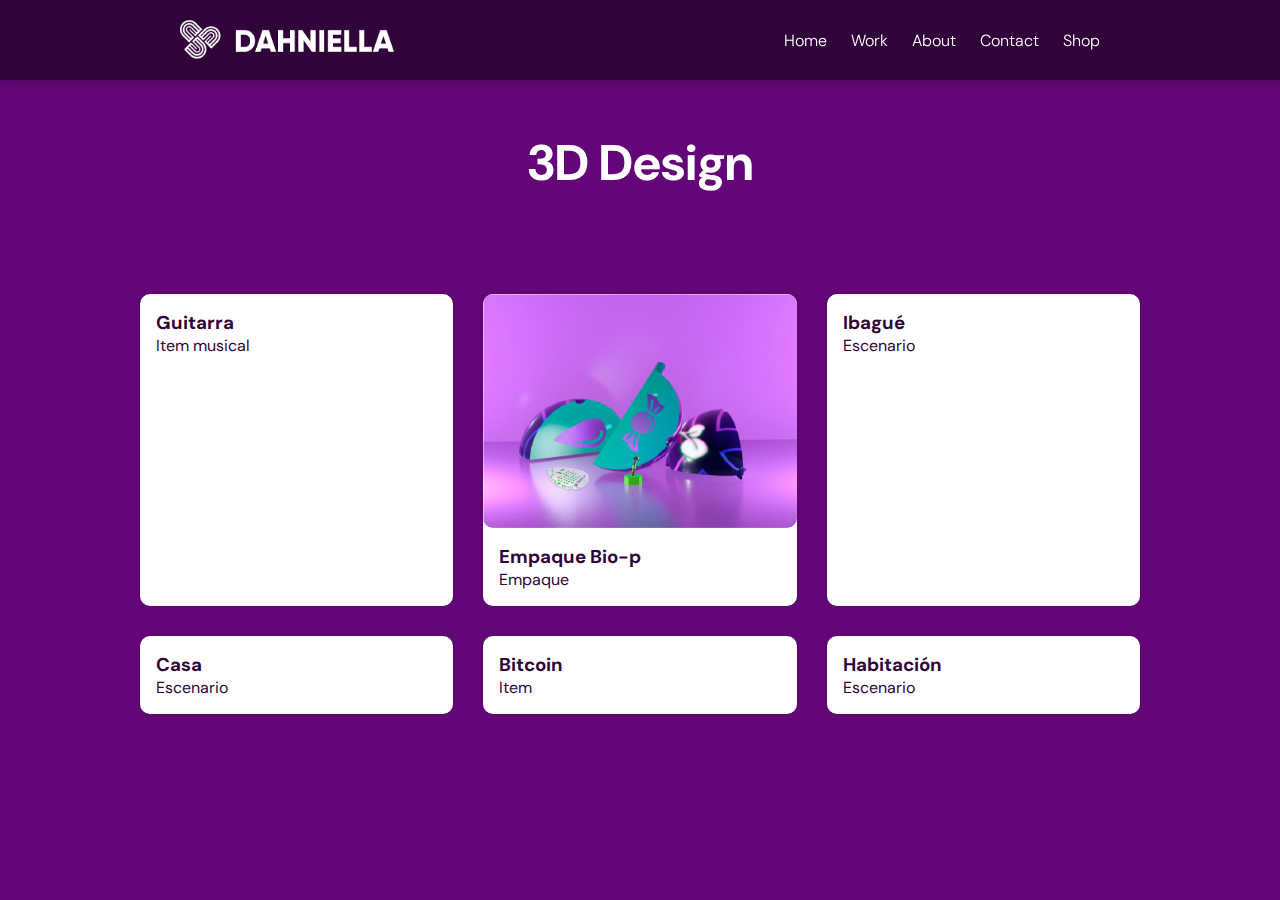
==== galeriad.html @ 75968cc0 "Add files via upload" ====
<!DOCTYPE html>
<html lang="es">
<head>
 <meta name="viewport" content="width=device-width, user-scalable=no, initial-scale=1.0, maximum-scale=1.0, minimum-scale=1.0">
  <meta charset="UTF-8">
  <meta http-equiv="X-UA-Compatible" content="ie=edge">
  <title>3D Design</title>
  <link rel="icon" type="image/png" href="img/loguito.png">
  <link href="https://fonts.googleapis.com/css2?family=DM+Sans:ital,wght@0,400;0,500;0,700;1,400&display=swap" rel="stylesheet">
  <link rel="stylesheet" href="styles.css">
  
</head>
<body>
  <header>
    <nav>
      <section class="contenedor nav">
          <div class="logo">
              <img src="img/logo.png" alt="">
          </div>
          <div class="enlaces-header">
              <a href="index.html">Home</a>
              <a href="#">Work</a>
              <a href="#">About</a>
              <a href="#">Contact</a>
              <a href="#">Shop</a>
          </div>
          <div class="hamburguer">
              <i class="fas fa-bars"></i>
          </div>
      </section>
  </nav>
  </header>
  
  <div class="text-galery">
    <h2>3D Design</h2>
  </div>
    
  <div class="container">
    <div class="item">
      <img src="" alt="" class="item-img">
      <div class="item-text">
        <h3>
          Guitarra
        </h3>
        <p>Item musical</p>
      </div>
    </div>
    
    <div class="item">
      <img src="img/biop.png" alt="" class="item-img">
      <div class="item-text">
        <h3>Empaque Bio-p</h3>
        <p>Empaque</p>
      </div>
    </div>
    
    <div class="item">
      <img src="images/img3.jpg" alt="" class="item-img">
      <div class="item-text">
        <h3>Ibagué</h3>
        <p>Escenario</p>
      </div>
    </div>
    
    <div class="item">
      <img src="images/img4.jpg" alt="" class="item-img">
      <div class="item-text">
        <h3>Casa</h3>
        <p>Escenario</p>
      </div>
    </div>
    
    
    <div class="item">
      <img src="images/img5.jpg" alt="" class="item-img">
      <div class="item-text">
        <h3>Bitcoin</h3>
        <p>Item</p>
      </div>
    </div>
    
    <div class="item">
      <img src="images/img6.jpg" alt="" class="item-img">
      <div class="item-text">
        <h3>Habitación</h3>
        <p>Escenario</p>
      </div>
    </div>
  </div>
  
</body>
</html>
---- styles.css ----
*{
  padding: 0;
  margin: 0;
  -webkit-box-sizing: border-box;
  -moz-box-sizing: border-box;
  box-sizing: border-box;
}

body{
  background-color: #630677;
  font-family: 'DM Sans', sans-serif;
}
.contenedor {
  width: 90%;
  max-width: 1000px;
  margin: auto;
  overflow: hidden;
  
}


.contenedor1 {
  width: 90%;
  max-width: 1000px;
  margin: auto;
  overflow: hidden;
  padding: 60px 0;
  
  
}


h1 {
  font-size: 60px;
}

/* Header */
header::before {
  content: "";
  display: block;
  margin-bottom: 80px;
}


nav {
  width: 100%;
  height: 80px;
  background: #30043a;
  border-bottom: 1px solid transparent;
  box-shadow: 1px 1px 10px 0 rgba(0, 0, 0, .2);
  position: fixed;
  top: 0;
  z-index: 100;
  transition: ease-in-out 0.5s;
}

.nav {
  display: flex;
  justify-content: space-between;
  height: 80px;
  width: 100%;
  align-items: center;
  padding: 0 40px;
}

.nav .logo {
  height: 80px;

}

.nav .logo img {
  
  height: 50%;
  vertical-align: baseline;
  margin-top: 20px;
  
  
}
.enlaces-header {
  font-weight: 300;
  transition: ease-in-out 0.5s;
}

.nav .enlaces-header a {
  color: #fff;
  text-decoration: none;
  margin-left: 20px;
}

.hamburguer {
  width: 80px;
  height: 80px;
  display: none;
  text-align: center;
  z-index: 100;
  cursor: pointer;
  transition: color 0.5s ease-in;
}

.hamburguer>i {
  font-size: 25px;
  line-height: 80px;
}

.text-galery>h2{
  padding: 1em;
  font-size: 50px;
  margin-top: 10px;
  color: #fff;
  text-align: center;
}
  
.container{
  width: 90%;
  max-width: 1000px;
  margin-left: auto;
  margin-right: auto;
  margin-top: 3em;
  margin-bottom: 3em;
  
  display: grid;
  grid-template-columns: repeat(1, 1fr);
  grid-gap: 30px;
  border-radius: 10px;
  
}


.item{
  background-color: rgb(255, 255, 255);
  cursor: pointer;
  box-shadow: 0 0 5px 0 rgba(0,0,0,.095);
  
  transition: all 300ms;
  
  position: relative;
  border-radius: 10px;
}


.item::after {
  content: "";
  background-color: rgba(179, 229, 252, .1);
  width: 100%;
  height: 100%;
  position: absolute;
  top:0;
  left: 0;
  transform: scale(0);
  transition: all 300ms;
  opacity: 0;
}

.item:hover:after{
  opacity: 1;
  transform: scale(1);
}

.item:hover {
  transform: scale(1.05);
}

.item-text{
  padding: 1em;
  color:#30043a;
}


.item-img{
  max-width: 100%;
  display: block;
  border-radius: 10px;
  
}


@media screen and (min-width: 590px) {
  
  .container{
    grid-template-columns: repeat(2, 1fr);
  }
  
}



@media screen and (min-width: 960px) {
  
  .container{
    grid-template-columns: repeat(3, 1fr);
  }
  
}
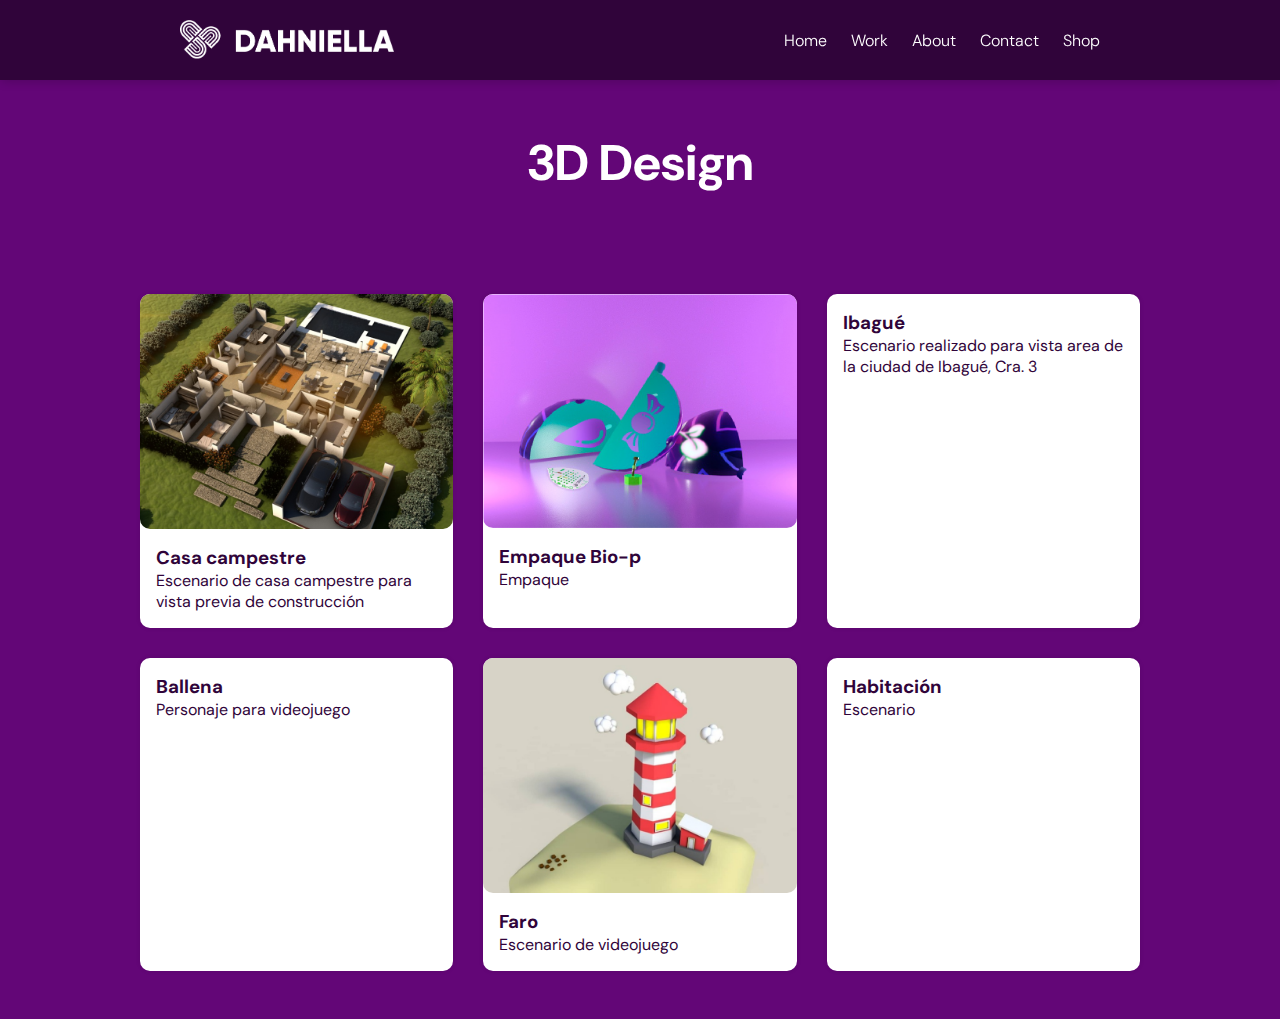
==== commit f98e81f0: "Update galeriad.html" ====
--- a/galeriad.html
+++ b/galeriad.html
@@ -37,12 +37,12 @@
     
   <div class="container">
     <div class="item">
-      <img src="" alt="" class="item-img">
+      <img src="img/casa.png" alt="" class="item-img">
       <div class="item-text">
         <h3>
-          Guitarra
+          Casa campestre
         </h3>
-        <p>Item musical</p>
+        <p>Escenario de casa campestre para vista previa de construcción</p>
       </div>
     </div>
     
@@ -55,32 +55,32 @@
     </div>
     
     <div class="item">
-      <img src="images/img3.jpg" alt="" class="item-img">
+      <img src="img/ibague.png" alt="" class="item-img">
       <div class="item-text">
         <h3>Ibagué</h3>
-        <p>Escenario</p>
+        <p>Escenario realizado para vista area de la ciudad de Ibagué, Cra. 3</p>
       </div>
     </div>
     
     <div class="item">
-      <img src="images/img4.jpg" alt="" class="item-img">
+      <img src="img/img4.png" alt="" class="item-img">
       <div class="item-text">
-        <h3>Casa</h3>
-        <p>Escenario</p>
+        <h3>Ballena</h3>
+        <p>Personaje para videojuego</p>
       </div>
     </div>
     
     
     <div class="item">
-      <img src="images/img5.jpg" alt="" class="item-img">
+      <img src="img/faro.png" alt="" class="item-img">
       <div class="item-text">
-        <h3>Bitcoin</h3>
-        <p>Item</p>
+        <h3>Faro</h3>
+        <p>Escenario de videojuego</p>
       </div>
     </div>
     
     <div class="item">
-      <img src="images/img6.jpg" alt="" class="item-img">
+      <img src="img/habitación.png" alt="" class="item-img">
       <div class="item-text">
         <h3>Habitación</h3>
         <p>Escenario</p>
@@ -89,4 +89,4 @@
   </div>
   
 </body>
-</html>+</html>
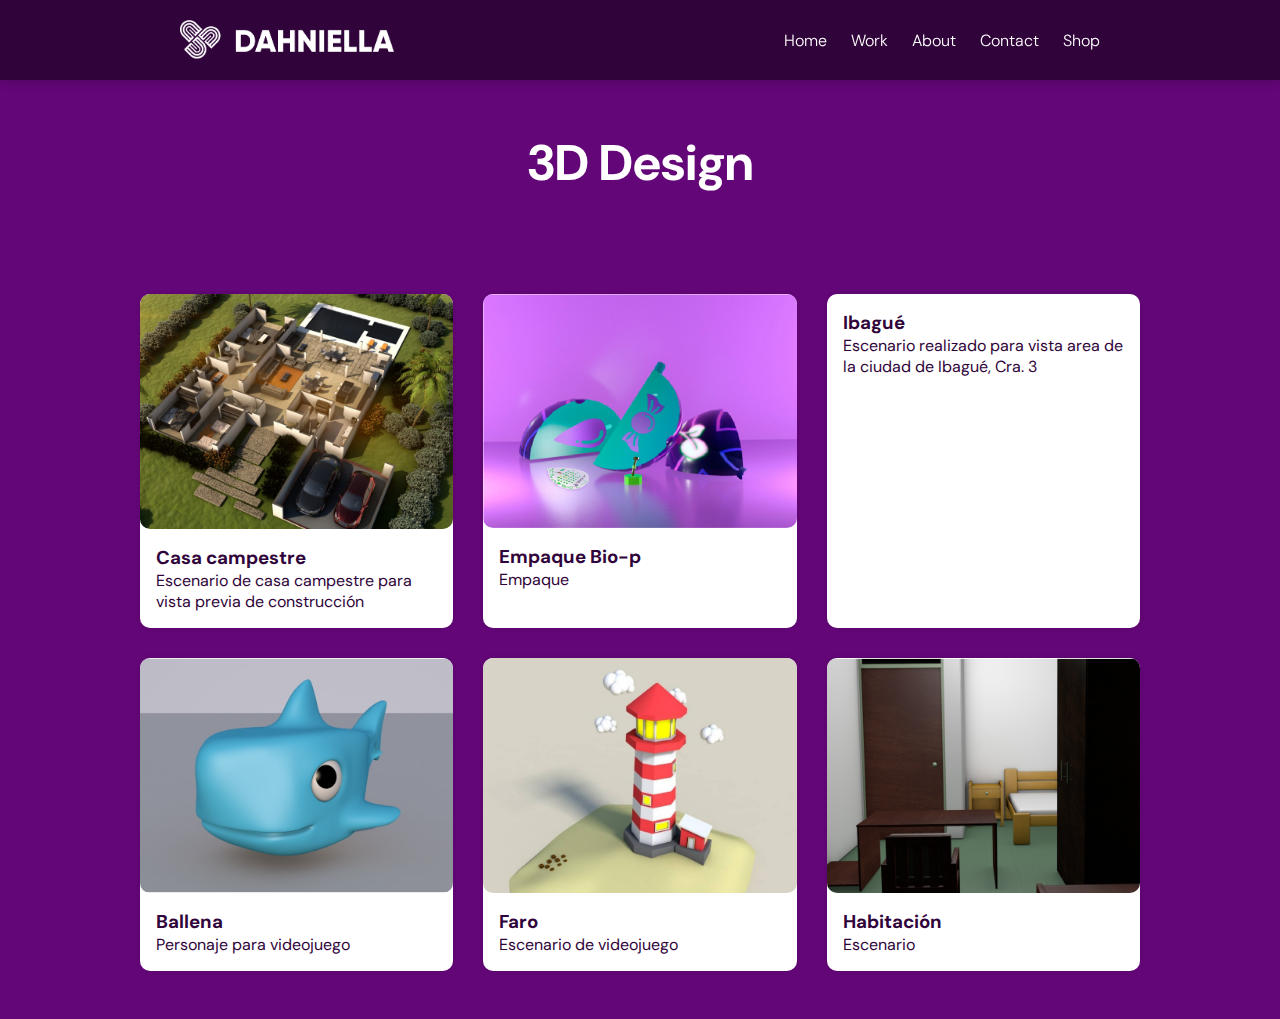
==== commit c1c691ac: "Update galeriad.html" ====
--- a/galeriad.html
+++ b/galeriad.html
@@ -63,7 +63,7 @@
     </div>
     
     <div class="item">
-      <img src="img/img4.png" alt="" class="item-img">
+      <img src="img/ballena.png" alt="" class="item-img">
       <div class="item-text">
         <h3>Ballena</h3>
         <p>Personaje para videojuego</p>
@@ -80,7 +80,7 @@
     </div>
     
     <div class="item">
-      <img src="img/habitación.png" alt="" class="item-img">
+      <img src="img/habitacion.png" alt="" class="item-img">
       <div class="item-text">
         <h3>Habitación</h3>
         <p>Escenario</p>
